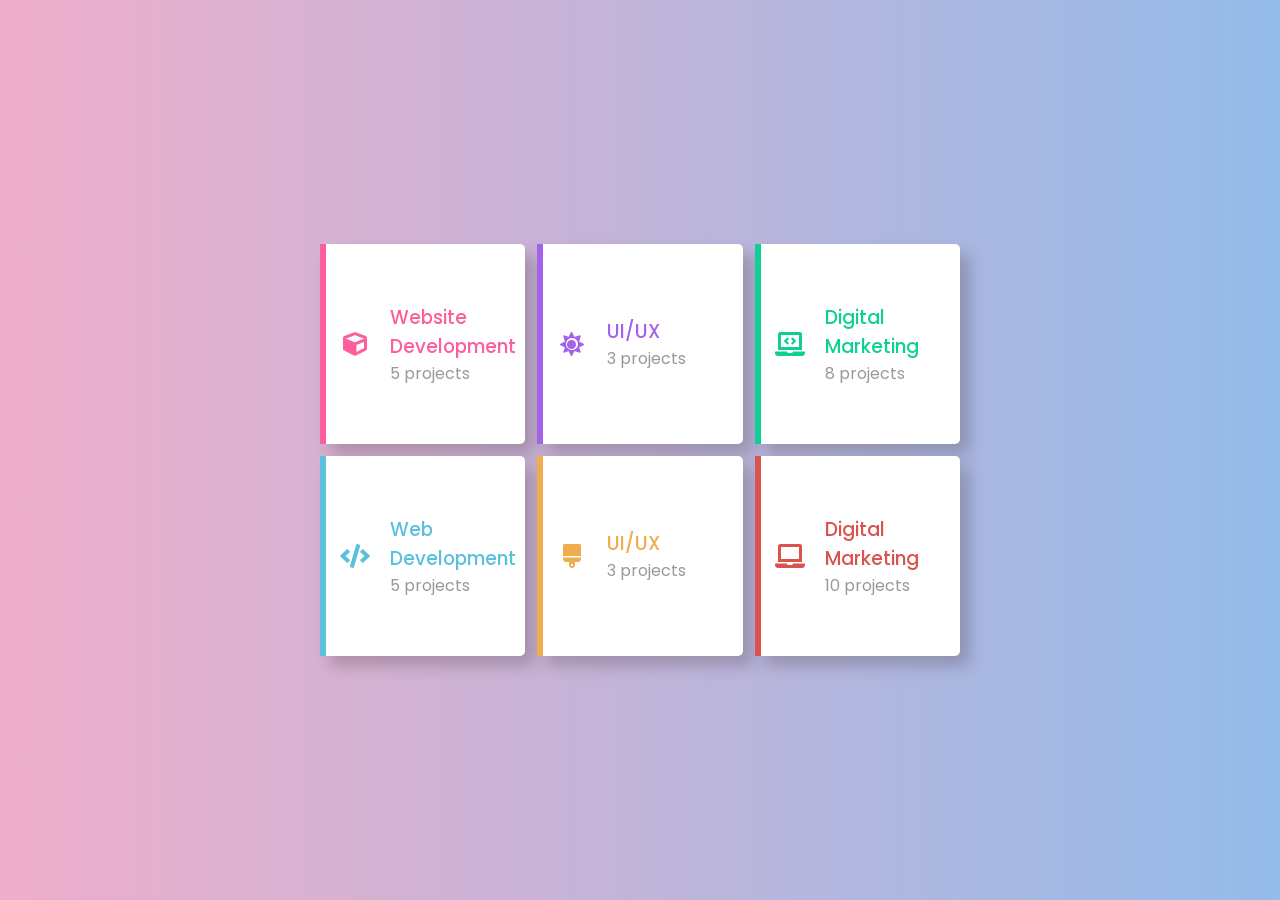
==== index.html @ 16cbbb4d "Add files via upload" ====
<!DOCTYPE html>
<html lang="en">
  <head>
    <title>Grid list hover effect</title>
    <meta charset="UTF-8" />
    <meta name="viewport" content="width=device-width" />
    <link href='https://cdnjs.cloudflare.com/ajax/libs/font-awesome/5.11.2/css/all.min.css' rel='stylesheet' />
    <link rel="stylesheet" href="styles.css" />
  </head>
  <body>
  <div class="container">
    <div class="box" style="--color: #fc5f9b">
      <div class="content">
        <div class="icon">
          <i class="fas fa-cube"></i>
        </div>
        <div class="text">
          <h3>Website Development</h3>
          <p>5 projects</p>
        </div>
      </div>
    </div>
    <div class="box" style="--color: #a362ea">
      <div class="content">
        <div class="icon">
          <i class="fas fa-sun"></i>
        </div>
        <div class="text">
          <h3>UI/UX</h3>
          <p>3 projects</p>
        </div>
      </div>
    </div>
    <div class="box" style="--color: #0ed095">
      <div class="content">
        <div class="icon">
          <i class="fas fa-laptop-code"></i>
        </div>
        <div class="text">
          <h3>Digital Marketing</h3>
          <p>8 projects</p>
        </div>
      </div>
    </div>
    <div class="box" style="--color: #5bc0de">
    <div class="content">
      <div class="icon">
        <i class="fas fa-code"></i>
      </div>
      <div class="text">
        <h3>Web Development</h3>
        <p>5 projects</p>
      </div>
    </div>
  </div>
  <div class="box" style="--color: #f0ad4e">
    <div class="content">
      <div class="icon">
        <i class="fa fa-brush"></i>
      </div>
      <div class="text">
        <h3>UI/UX</h3>
        <p>3 projects</p>
      </div>
    </div>
  </div>
  <div class="box" style="--color: #d9534f">
    <div class="content">
      <div class="icon">
        <i class="fas fa-laptop"></i>
      </div>
      <div class="text">
        <h3>Digital Marketing</h3>
        <p>10 projects</p>
      </div>
    </div>
  </div>
</div>
  </body>
</html>
---- styles.css ----
@import url('https://fonts.googleapis.com/css2?family=Poppins:wght@100;300;400;500;600;700;800;900&display=swap');

*{
    margin: 0;
    padding: 0;
    box-sizing: border-box;
    font-family: 'Poppins', sans-serif;
}

body{
    display: flex;
    justify-content: center;
    align-items: center;
    min-height: 100vh;
    background: rgb(238,174,202);
    background: linear-gradient(90deg, rgba(238,174,202,1) 0%, rgba(148,187,233,1) 100%);
}

.container{
    width: 50%;
    display: grid;
    grid-template-columns: repeat(auto-fit, minmax(200px, 1fr));
    grid-gap: 0.75rem;
}

.box {
    position: relative;
    width: auto;
    height: 200px;
    background: #fff;
    border-radius: 5px;
    cursor: pointer;
    box-shadow: 10px 10px 15px rgba(59, 38, 38, 0.25);
}

.box::before{
    content: '';
    position: absolute;
    top: 0;
    left: 0;
    width: 6px;
    height: 100%;
    background: var(--color);
    transition: 0.5s ease-in-out;
}

.box:hover::before{
    width: 100%;
    border-top-right-radius: 5px;
    border-bottom-right-radius: 5px;
}

.box .content{
    position: relative;
    display: flex;
    align-items: center;
    height: 100%;
}

.box .content .icon{
    position: relative;
    min-width: 70px;
    display: flex;
    justify-content: center;
    align-items: center;
    font-size: 1.5em;
    color: var(--color);
    transition: 0.5s ease-in-out;
    
}

.box:hover .content .icon{
    color: #fff;
}

.box .content .text h3 {
    font-weight: 500;
    color: var(--color);
    transition: 0.5s ease-in-out;
}

.box .content .text p {
    font-weight: 0.9em;
    color: #999;
    transition: 0.5s ease-in-out;
}

.box:hover .content .text h3,
.box:hover .content .text p {
    color: #fff;
}
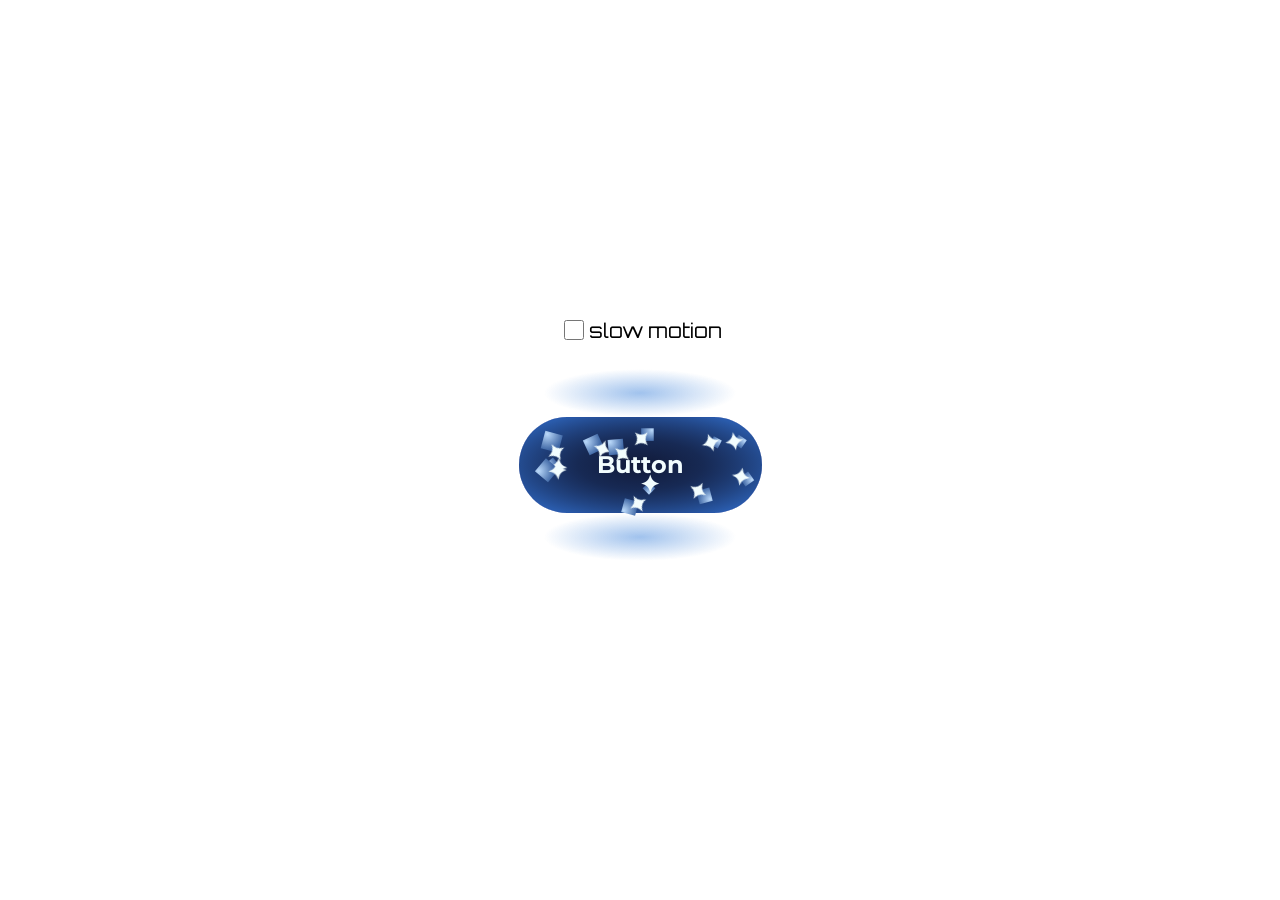
==== commit 8955f7fe: "Add files via upload" ====
--- a/index.html
+++ b/index.html
@@ -1,80 +1,29 @@
 <!DOCTYPE html>
 <html lang="en">
   <head>
-    <title>Grid list hover effect</title>
-    <meta charset="UTF-8" />
-    <meta name="viewport" content="width=device-width" />
-    <link href='https://cdnjs.cloudflare.com/ajax/libs/font-awesome/5.11.2/css/all.min.css' rel='stylesheet' />
-    <link rel="stylesheet" href="styles.css" />
+    <meta charset="UTF-8">
+    <meta name="viewport" content="width=device-width, initial-scale=1.0">
+    <link rel="preconnect" href="https://fonts.googleapis.com">
+    <link rel="preconnect" href="https://fonts.gstatic.com" crossorigin>
+    <link href="https://fonts.googleapis.com/css2?family=Montserrat&family=Orbitron&display=swap" rel="stylesheet">
+    <link rel="stylesheet" href="styles.css">
+    <title>Pure CSS Gravity Button</title>
   </head>
   <body>
-  <div class="container">
-    <div class="box" style="--color: #fc5f9b">
-      <div class="content">
-        <div class="icon">
-          <i class="fas fa-cube"></i>
-        </div>
-        <div class="text">
-          <h3>Website Development</h3>
-          <p>5 projects</p>
-        </div>
-      </div>
-    </div>
-    <div class="box" style="--color: #a362ea">
-      <div class="content">
-        <div class="icon">
-          <i class="fas fa-sun"></i>
-        </div>
-        <div class="text">
-          <h3>UI/UX</h3>
-          <p>3 projects</p>
-        </div>
-      </div>
-    </div>
-    <div class="box" style="--color: #0ed095">
-      <div class="content">
-        <div class="icon">
-          <i class="fas fa-laptop-code"></i>
-        </div>
-        <div class="text">
-          <h3>Digital Marketing</h3>
-          <p>8 projects</p>
-        </div>
-      </div>
-    </div>
-    <div class="box" style="--color: #5bc0de">
-    <div class="content">
-      <div class="icon">
-        <i class="fas fa-code"></i>
-      </div>
-      <div class="text">
-        <h3>Web Development</h3>
-        <p>5 projects</p>
-      </div>
-    </div>
-  </div>
-  <div class="box" style="--color: #f0ad4e">
-    <div class="content">
-      <div class="icon">
-        <i class="fa fa-brush"></i>
-      </div>
-      <div class="text">
-        <h3>UI/UX</h3>
-        <p>3 projects</p>
-      </div>
-    </div>
-  </div>
-  <div class="box" style="--color: #d9534f">
-    <div class="content">
-      <div class="icon">
-        <i class="fas fa-laptop"></i>
-      </div>
-      <div class="text">
-        <h3>Digital Marketing</h3>
-        <p>10 projects</p>
-      </div>
-    </div>
-  </div>
-</div>
+    <input id="slow" type="checkbox"/>
+    <label for="slow">slow motion</label>
+    <button>
+        Button<span class="wrap" aria-hidden="true">
+
+        <span class="particle" style="--a: -45deg; --x: 53%; --y: 15%; --d: 4em; --f: .7; --t: .15"></span><span class="particle" style="--a: 150deg; --x: 40%; --y: 70%; --d: 7.5em; --f: .8; --t: .08"></span>
+        <span class="particle" style="--a: 10deg; --x: 90%; --y: 65%; --d: 7em; --f: .6; --t: .25"></span><span class="particle" style="--a: -120deg; --x: 15%; --y: 10%; --d: 4em"></span>
+        <span class="particle" style="--a: -175deg; --x: 10%; --y: 25%; --d: 5.25em; --f: .6; --t: .32"></span><span class="particle" style="--a: -18deg; --x: 80%; --y: 25%; --d: 4.75em; --f: .5; --t: .4"></span>
+        <span class="particle" style="--a: -160deg; --x: 30%; --y: 5%; --d: 9em; --f: .9; --t: .5"></span><span class="particle" style="--a: 175deg; --x: 9%; --y: 30%; --d: 6em; --f: .95; --t: .6"></span>
+        <span class="particle" style="--a: -10deg; --x: 89%; --y: 25%; --d: 4.5em; --f: .55; --t: .67"></span><span class="particle" style="--a: -140deg; --x: 40%; --y: 10%; --d: 5em; --f: .85; --t: .75"></span>
+        <span class="particle" style="--a: 90deg; --x: 45%; --y: 65%; --d: 4em; --f: .5; --t: .83"></span><span class="particle" style="--a: 30deg; --x: 70%; --y: 80%; --d: 6.5em; --f: .75; --t: .92"></span>
+        </span>
+        
+    </button>
+
   </body>
 </html>
--- a/styles.css
+++ b/styles.css
@@ -1,91 +1,97 @@
-@import url('https://fonts.googleapis.com/css2?family=Poppins:wght@100;300;400;500;600;700;800;900&display=swap');
-
-*{
-    margin: 0;
-    padding: 0;
-    box-sizing: border-box;
-    font-family: 'Poppins', sans-serif;
+@charset "UTF-8";
+@property --k {
+  syntax: "";
+  initial-value: -1;
+  inherits: true;
+}
+html, body {
+  display: grid;
 }
 
-body{
-    display: flex;
-    justify-content: center;
-    align-items: center;
-    min-height: 100vh;
-    background: rgb(238,174,202);
-    background: linear-gradient(90deg, rgba(238,174,202,1) 0%, rgba(148,187,233,1) 100%);
+html {
+  height: 100%;
 }
 
-.container{
-    width: 50%;
-    display: grid;
-    grid-template-columns: repeat(auto-fit, minmax(200px, 1fr));
-    grid-gap: 0.75rem;
+body {
+  place-content: center;
 }
 
-.box {
-    position: relative;
-    width: auto;
-    height: 200px;
-    background: #fff;
-    border-radius: 5px;
-    cursor: pointer;
-    box-shadow: 10px 10px 15px rgba(59, 38, 38, 0.25);
+button {
+  --m: 1;
+  grid-area: 2/1/span 1/span 2;
+  position: relative;
+  margin: 1em;
+  border: solid 2em transparent;
+  padding: 1.5em 3.25em;
+  border-radius: 5em;
+  box-shadow: inset 0 0 1px #23429e;
+  background: radial-gradient(#111a39, 67.5%, #3476da) padding-box,
+  radial-gradient(#a0c2ed, 35%, #a0c2ed00 70%) 50% 0/80% 50% repeat-y;
+  color: #f2fdfe;
+  font: 700 1.5em/1 montserrat, sans-serif;
+}
+#slow:checked ~ button {
+  --m: 5 ;
 }
 
-.box::before{
-    content: '';
-    position: absolute;
-    top: 0;
-    left: 0;
-    width: 6px;
-    height: 100%;
-    background: var(--color);
-    transition: 0.5s ease-in-out;
+@keyframes k {
+  0%, 33.3% {
+    --k: 1 ;
+  }
+}
+.particle {
+  --f: 1;
+  --pos-k: max(0, var(--k));
+  --neg-k: max(0, -1*var(--k));
+  --low-c: min(1, 4*(1 - var(--pos-k)));
+  --abs-d: max(var(--neg-k) - .5, .5 - var(--neg-k));
+  --mov-f: var(--pos-k);
+  display: grid;
+  position: absolute;
+  left: var(--x);
+  top: var(--y);
+  rotate: var(--a);
+  animation: k calc(var(--m)*1s) linear calc(var(--m)*var(--t, 0)*1s) infinite;
+}
+@supports (scale: sqrt(4)) {
+  .particle {
+    --mov-f: sqrt(var(--pos-k)) ;
+  }
+}
+.particle::before, .particle::after {
+  grid-area: 1/1;
+  width: 0.75em;
+  aspect-ratio: 1;
+}
+.particle::before {
+  --sa: calc(min(1, 1 - 2*min(.5, var(--mov-f)))*45deg);
+  border-radius: calc(1.25*min(.8, var(--mov-f))*50%) 50% 50%;
+  transform-origin: 0 0;
+  translate: calc(var(--mov-f)*var(--d));
+  rotate: -45deg;
+  scale: var(--f);
+  transform: skew(var(--sa), var(--sa));
+  opacity: var(--low-c);
+  filter: Saturate(var(--low-c));
+  background: radial-gradient(at 85% 85%, #bad9fa, #3e66a4 75%);
+  content: "";
+}
+.particle::after {
+  translate: -50% -50%;
+  scale: calc(var(--f)*(1 - 2*var(--abs-d)));
+  text-align: center;
+  filter: blur(0.5px);
+  content: "✦";
 }
 
-.box:hover::before{
-    width: 100%;
-    border-top-right-radius: 5px;
-    border-bottom-right-radius: 5px;
+[type=checkbox] {
+  justify-self: end;
+  margin: 5px;
+  width: 1em;
+  aspect-ratio: 1;
 }
-
-.box .content{
-    position: relative;
-    display: flex;
-    align-items: center;
-    height: 100%;
+[type=checkbox], [type=checkbox] + label {
+  align-self: center;
+  font: 1.25em orbitron, monospace;
+  cursor: pointer;
 }
-
-.box .content .icon{
-    position: relative;
-    min-width: 70px;
-    display: flex;
-    justify-content: center;
-    align-items: center;
-    font-size: 1.5em;
-    color: var(--color);
-    transition: 0.5s ease-in-out;
-    
-}
-
-.box:hover .content .icon{
-    color: #fff;
-}
-
-.box .content .text h3 {
-    font-weight: 500;
-    color: var(--color);
-    transition: 0.5s ease-in-out;
-}
-
-.box .content .text p {
-    font-weight: 0.9em;
-    color: #999;
-    transition: 0.5s ease-in-out;
-}
-
-.box:hover .content .text h3,
-.box:hover .content .text p {
-    color: #fff;
-}
